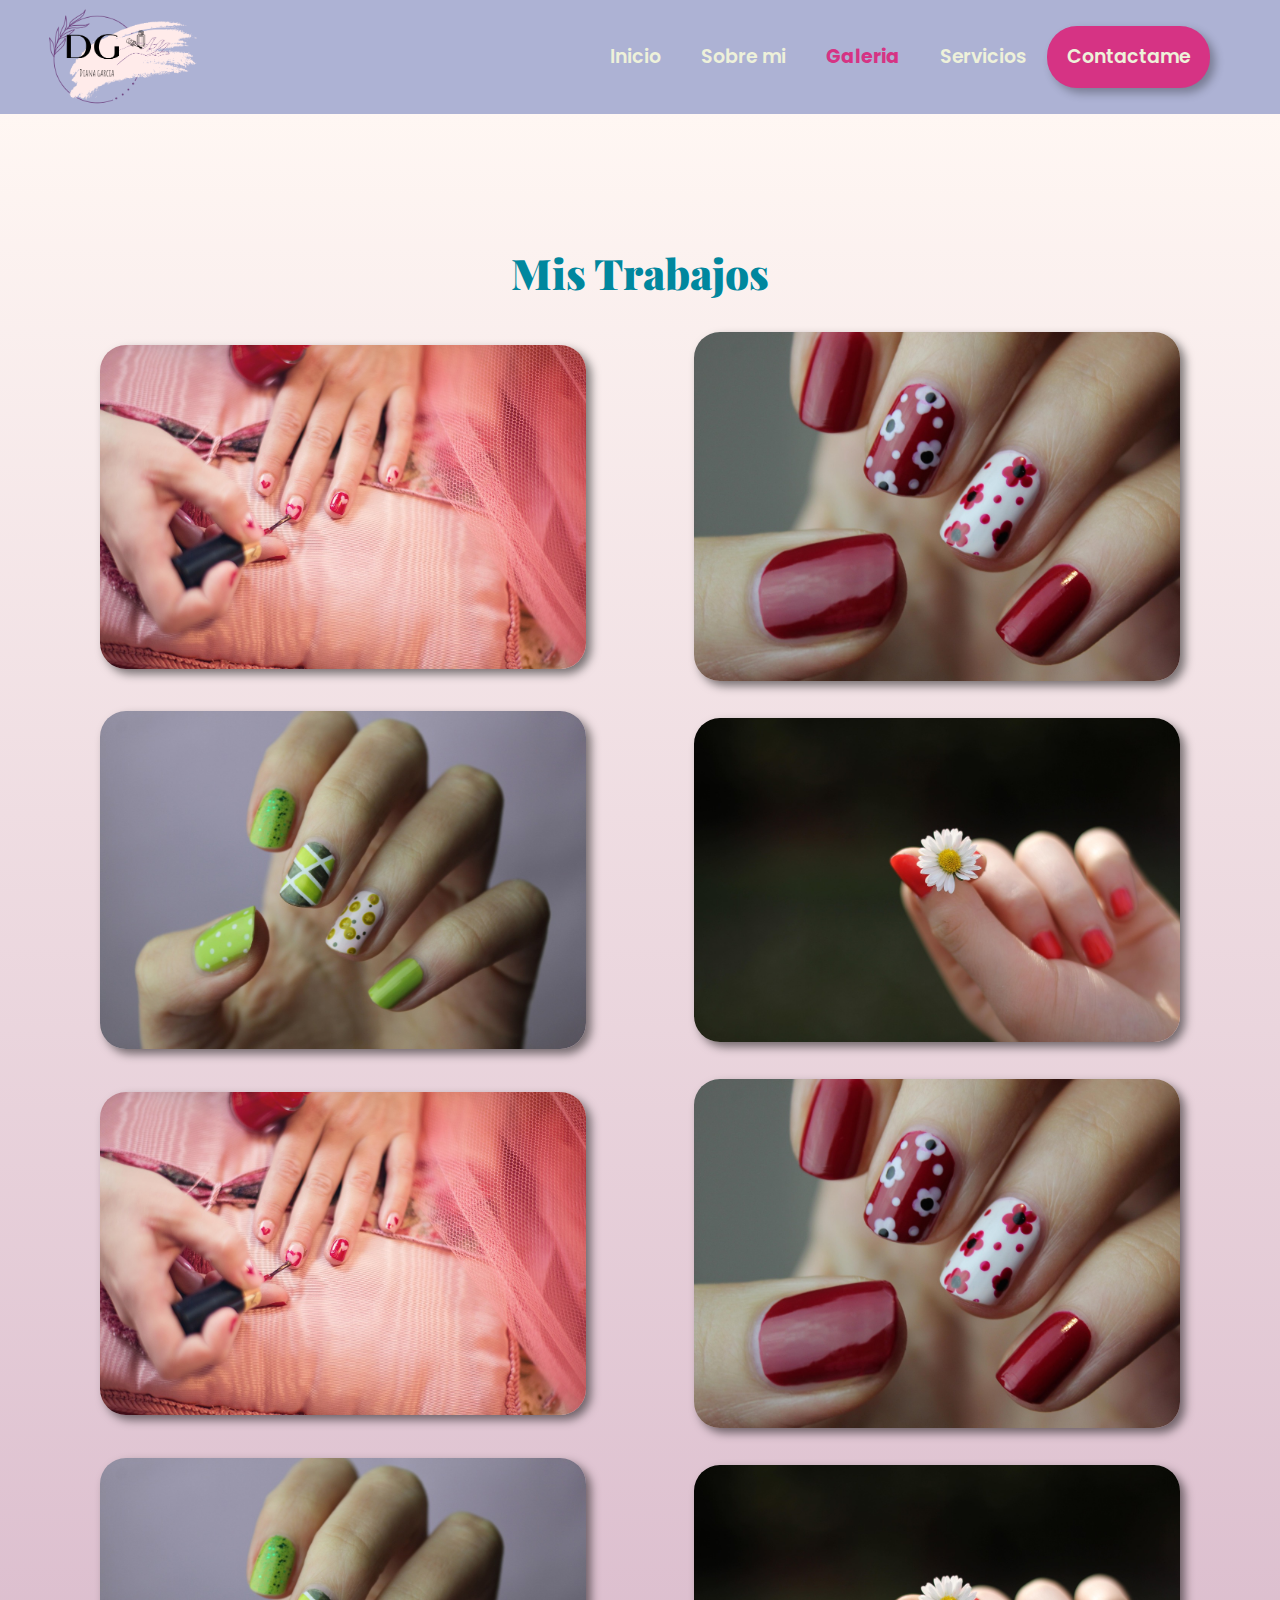
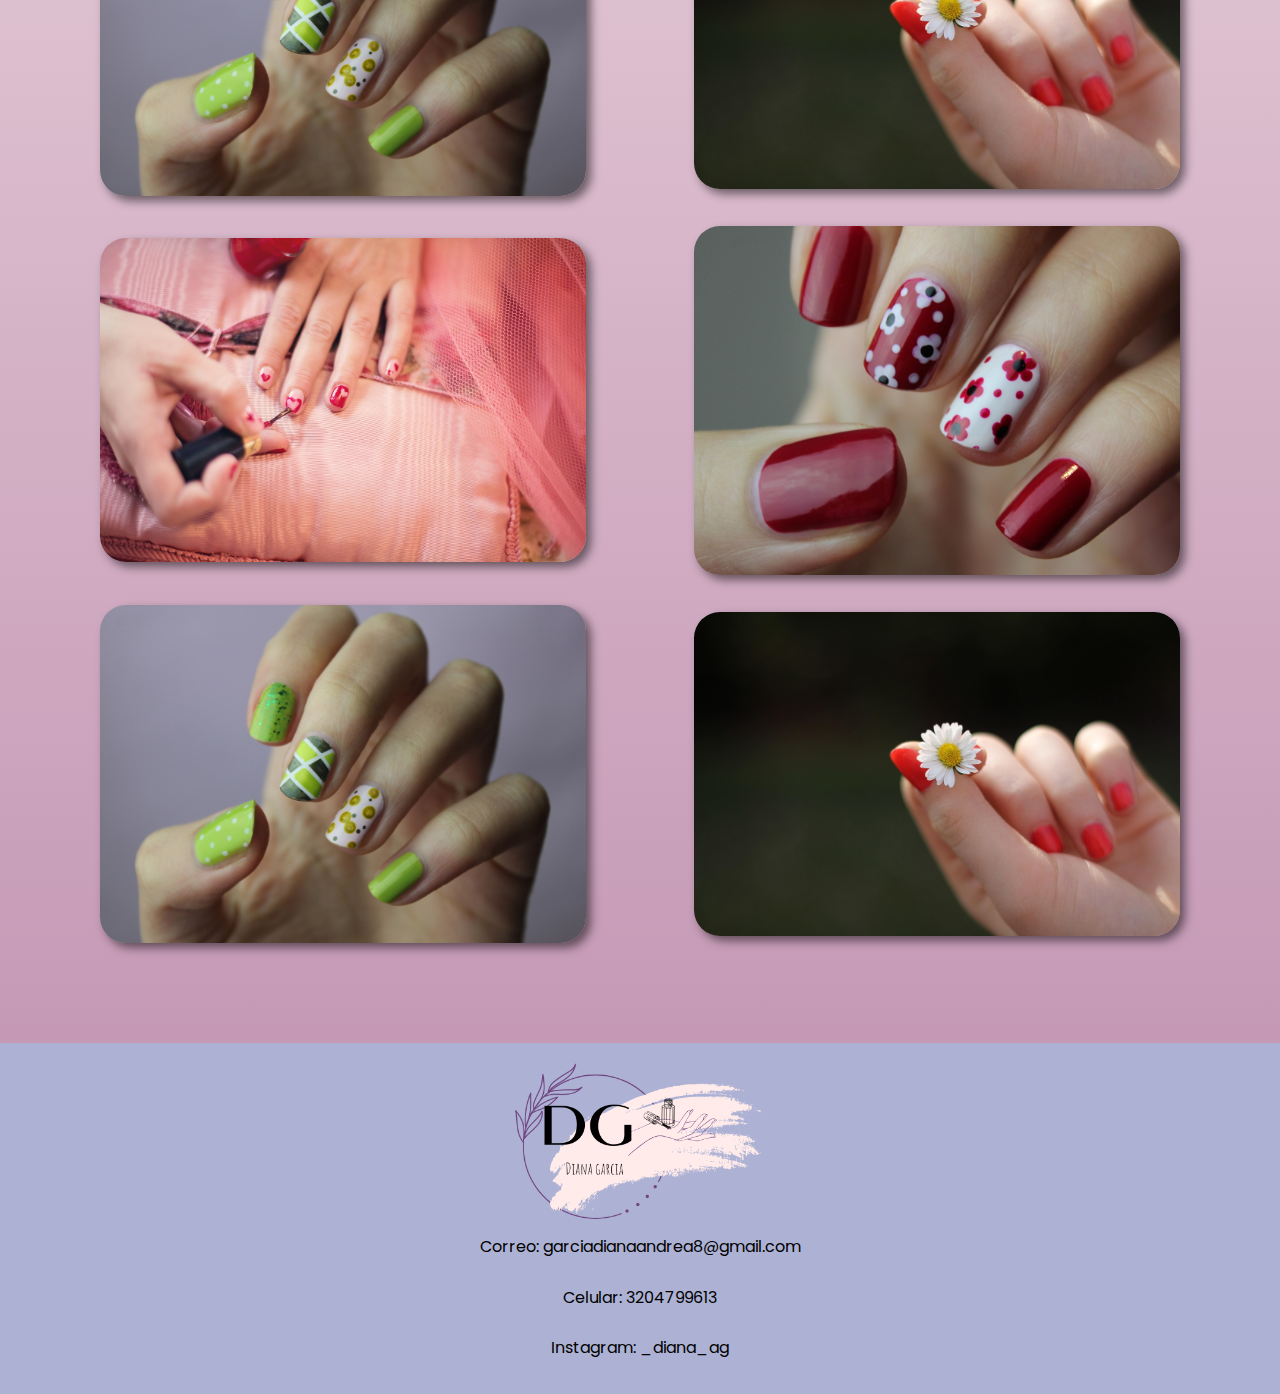
==== pages/galeria.html @ 7bf54a73 "first commit" ====
<!DOCTYPE html>
<html lang="en">
<head>
    <meta charset="UTF-8">
    <meta name="viewport" content="width=device-width, initial-scale=1.0">
    <title>Inicio</title>    
    <link rel="icon" type="image/png" href="/images/IconoPaginas.png">
    <link rel="stylesheet" href="/styles/normalize.css">
    <link rel="stylesheet" href="/styles/globales.css">
    <link rel="stylesheet" href="/styles/styles-galeria.css">
</head>

<body>
    <header class="header">
        <img src="/images/logo.png" alt="Logo" class="header__logo">
        <div class="header__enlaces">
            <a href="index.html" class="header__enlaces-link">Inicio</a>
            <a href="sobreMi.html" class="header__enlaces-link">Sobre mi</a>
            <a href="galeria.html" class="header__enlaces-link">Galeria</a>
            <a href="servicios.html" class="header__enlaces-link">Servicios</a>
            <a href="https://wa.me/3204799613?text=Hola,%20quisiera%20agendar%20mi%20cita%20%F0%9F%92%85%F0%9F%92%85%F0%9F%92%85" class="header__enlaces-link enfoque" target="_blank">Contactame</a>
        </div>
    </header>

    <main class="contenedor">    
        <h2>Mis Trabajos</h2>
        <div class="imagenes">
            <img src="/images/fingernails-635261_1280.jpg" alt="uñas3">
            <img src="/images/nail-art-5653459_1280.jpg" alt="uñas2">
            <img src="/images/uñas1.jpg" alt="uñas1">
            <img src="/images/uñasInicio.jpg" alt="uñas">
            <img src="/images/fingernails-635261_1280.jpg" alt="uñas3">
            <img src="/images/nail-art-5653459_1280.jpg" alt="uñas2">
            <img src="/images/uñas1.jpg" alt="uñas1">
            <img src="/images/uñasInicio.jpg" alt="uñas">
            <img src="/images/fingernails-635261_1280.jpg" alt="uñas3">
            <img src="/images/nail-art-5653459_1280.jpg" alt="uñas2">
            <img src="/images/uñas1.jpg" alt="uñas1">
            <img src="/images/uñasInicio.jpg" alt="uñas">
        </div>

    </main>


    <footer class="footer">
        <img src="/images/logo.png" alt="Logo" class="footer__logo">
        <p class="footer__texto">Correo: garciadianaandrea8@gmail.com</p>
        <p class="footer__texto">Celular: 3204799613</p>
        <p class="footer__texto">Instagram: _diana_ag</p>
    </footer>
    

    <script src="/js/app.js"></script>
</body>
</html>
---- styles/globales.css ----
@import url('https://fonts.googleapis.com/css2?family=Montserrat:ital,wght@0,100..900;1,100..900&family=Playfair+Display:ital,wght@0,400..900;1,400..900&family=Poppins:ital,wght@0,100;0,200;0,300;0,400;0,500;0,600;0,700;0,800;0,900;1,100;1,200;1,300;1,400;1,500;1,600;1,700;1,800;1,900&display=swap');

:root{
    --montserrat:"Montserrat", sans-serif;
    --poppins:"Poppins", sans-serif;
    --Playfair-Display: "Playfair Display", serif;
    --colorPrimario: #EEF1DA;
    --colorSecundario:#D5E5D5;
    --colorTerciario:#C7D9DD;
    --colorCuaternario: #ADB2D4;
}
.contenedor{
    padding: 100px 100px ;
    background: linear-gradient(to bottom, #FFF7F3, #C599B6);
    display: flex;
    flex-direction: column;
    align-items: center;
}

.header{
    background-color: var(--colorCuaternario);
    display: flex;
    justify-content: space-between;
    align-items: center;
    padding: 0 40px;
}
.header__logo{
    margin: 9px;
    max-width: 150px;
    
}

.header__enlaces{
display: flex;
justify-content: space-around;
margin-right: 30px;
}
.header__enlaces-link{
font-family: var(--poppins);
text-decoration: none;
font-weight: 600;
font-size: 19px;
color: var(--colorPrimario);
padding: 20px;

}
.enfoque{
    background-color: #D63384;
    border-radius: 30px;
    border: none;
    box-shadow: 5px 5px 10px rgba(0, 0, 0, 0.3);
}
.header__enlaces-link:hover{
    color:#D63384 ;
    
}
.enfoque:hover{
    background-color:#33011afb;
    box-shadow: 5px 5px 10px #00b3ff81;

}
a.active {
    color: #D63384;
    font-weight: bold;
}

/* Footer */
.footer{
    background-color: var(--colorCuaternario);
    display: flex;
    flex-direction: column;
    align-items: center;
    padding: 20px;
}
.footer__logo{
    max-width: 250px;
    transition: 1s;

}
.footer__logo:hover{
    transform: scale(1.2);
}
.footer__texto{
    font-family: var(--poppins);
}
@media (max-width: 911px) {
    .header {
        flex-direction: column;
        padding: 10px 0;


    }
    .header__enlaces{
        flex-direction: column;
        margin: 0;
    }
    
    .header__enlaces-link{
        display: block;  /* Hace que el enlace ocupe todo el ancho disponible */
        width: 90vw;  /* Asegura que se expanda al 100% del contenedor */
        text-align: center; /* Centra el texto */
        padding: 15px 0; /* Espaciado interno */

    }
}

@media (max-width: 591px) {
    .contenedor{
        padding: 40px 20px;
    }
    .footer__logo{
        max-width: 90%; 
    }
    .footer__texto{
        font-size: 16px;
    }
}
@media (max-width: 388px) {

    .footer__texto{
        font-size: 70%;
    }
}
---- styles/styles-galeria.css ----
@import url('https://fonts.googleapis.com/css2?family=Montserrat:ital,wght@0,100..900;1,100..900&family=Playfair+Display:ital,wght@0,400..900;1,400..900&family=Poppins:ital,wght@0,100;0,200;0,300;0,400;0,500;0,600;0,700;0,800;0,900;1,100;1,200;1,300;1,400;1,500;1,600;1,700;1,800;1,900&display=swap');

:root{
    --montserrat:"Montserrat", sans-serif;
    --poppins:"Poppins", sans-serif;
    --Playfair-Display: "Playfair Display", serif;
    --colorPrimario: #EEF1DA;
    --colorSecundario:#D5E5D5;
    --colorTerciario:#C7D9DD;
    --colorCuaternario: #ADB2D4;
}
h2{
    font-family: var(--Playfair-Display);
    font-size: 42px;
    font-weight: 900;
    color: #00879E;
}
.imagenes{
    display: flex;
    flex-wrap: wrap;
    gap: 30px;
    justify-content: space-between;
    align-items: center;
}
.imagenes img{
    width: 45%;
    height: 50%;
    border-radius: 26px;
    box-shadow: 5px 5px 10px rgba(0, 0, 0, 0.5);
    transition: 1s;
}

.imagenes img:hover{
    transform: scale(1.1);
}

@media (max-width: 970px) {
    .contenedor{
        padding: 40px 20px;
    }
    .imagenes{
        justify-content: center;
    }
    .imagenes img{
        width: 80%;
    }
    
}
@media (max-width: 650px) {

    .imagenes img{
        width: 100%;
        height: 50%;
    }
}
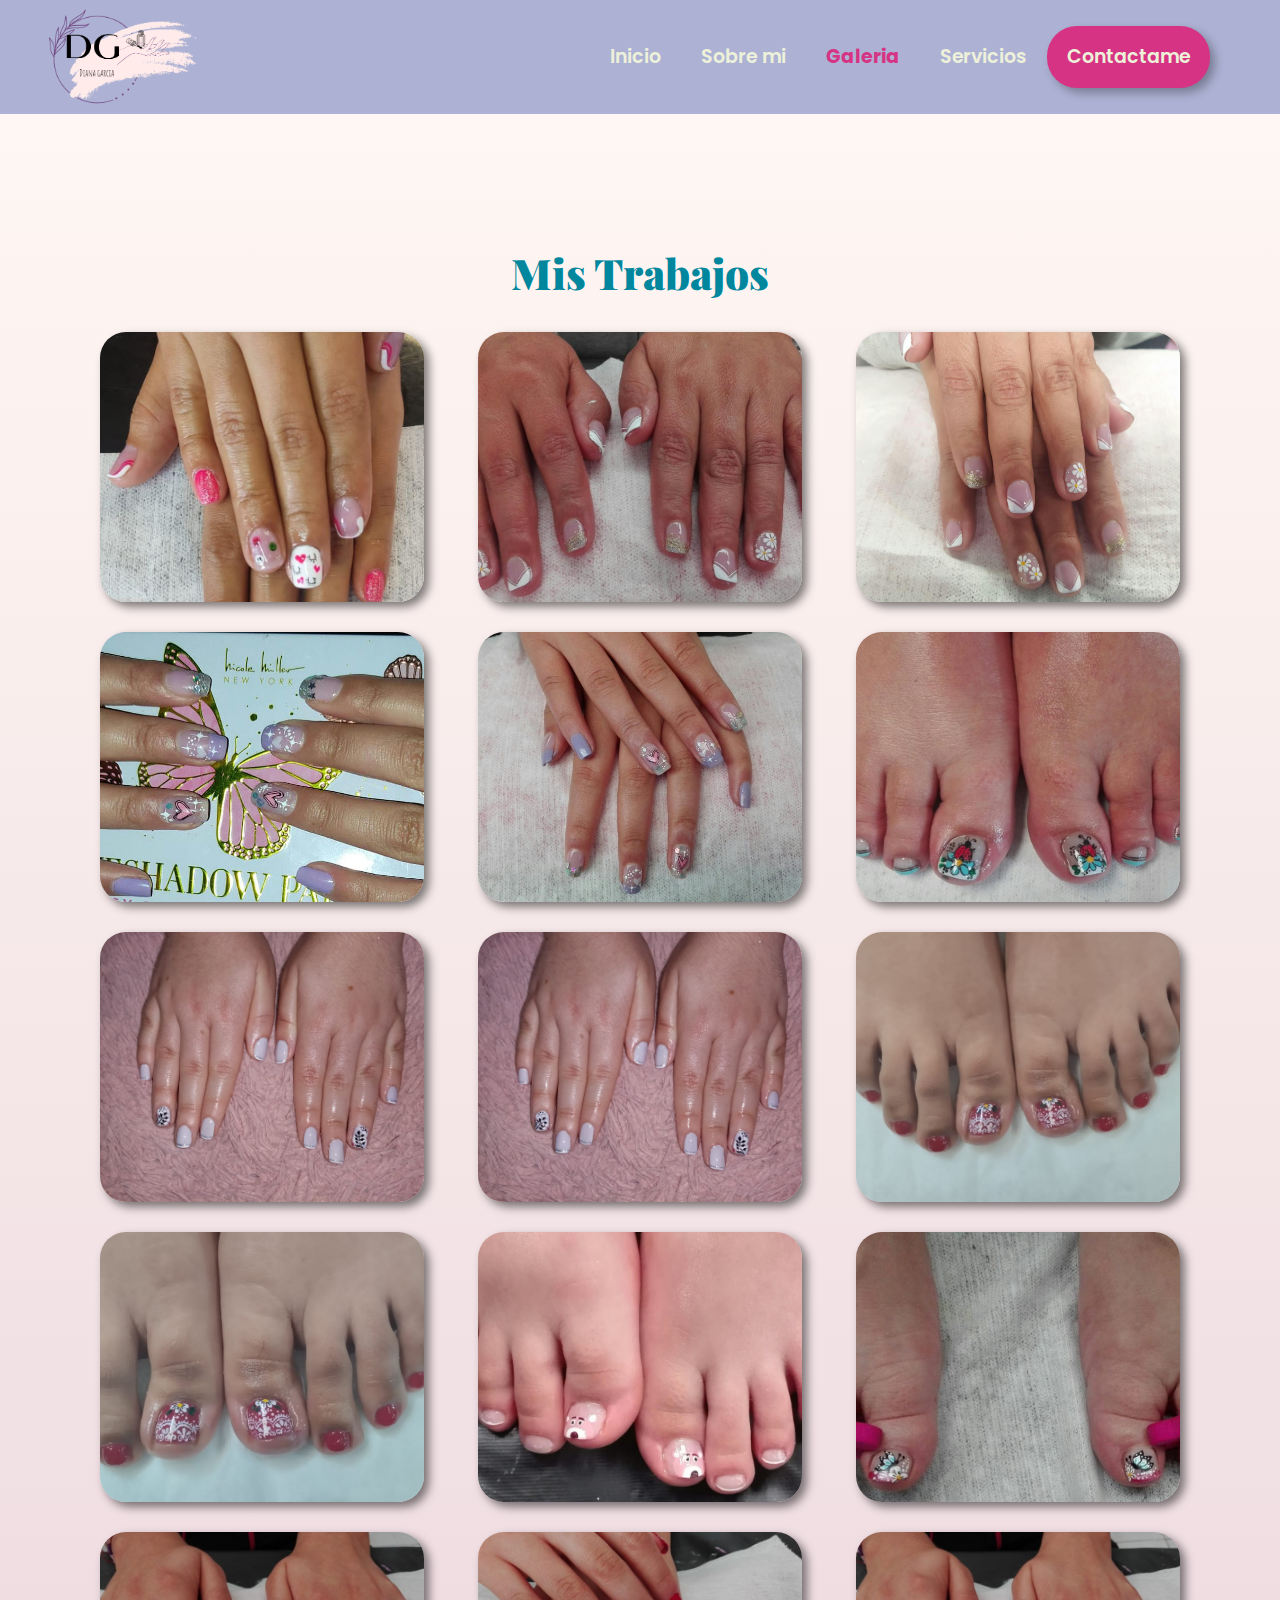
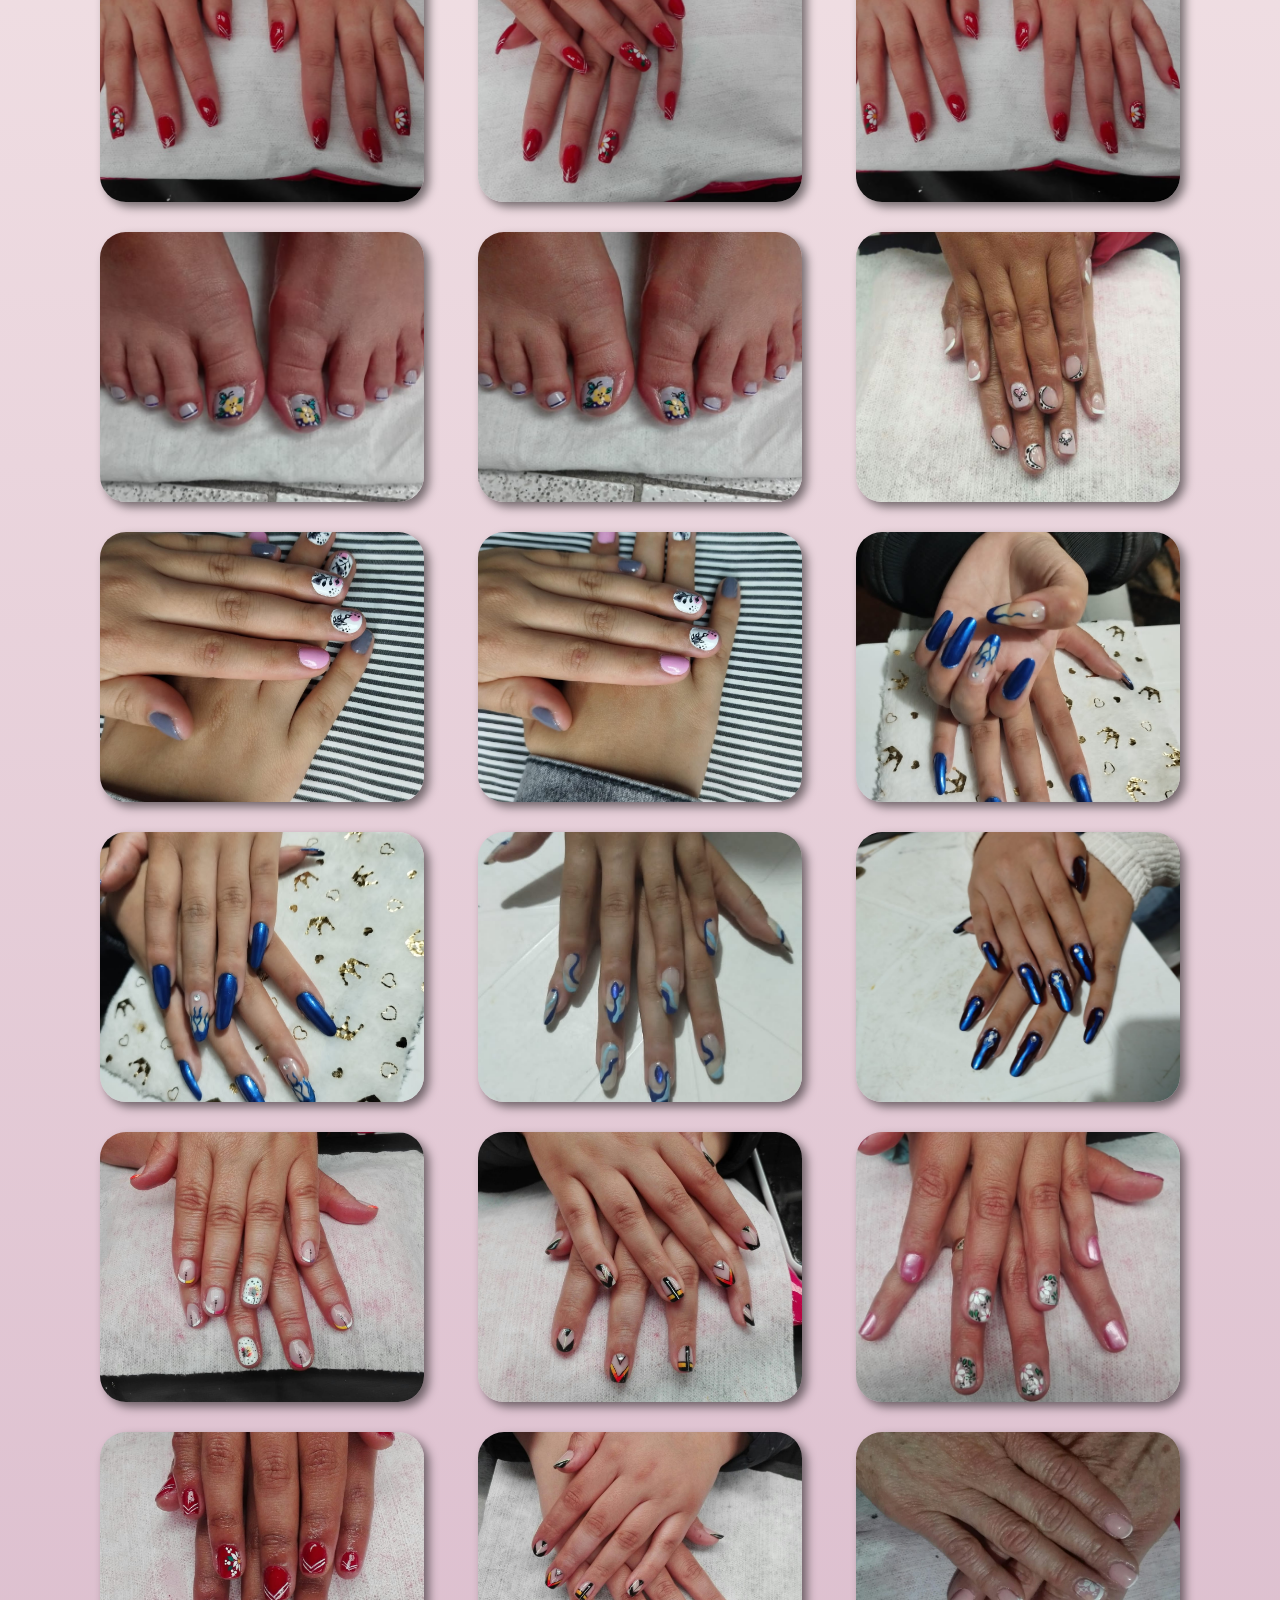
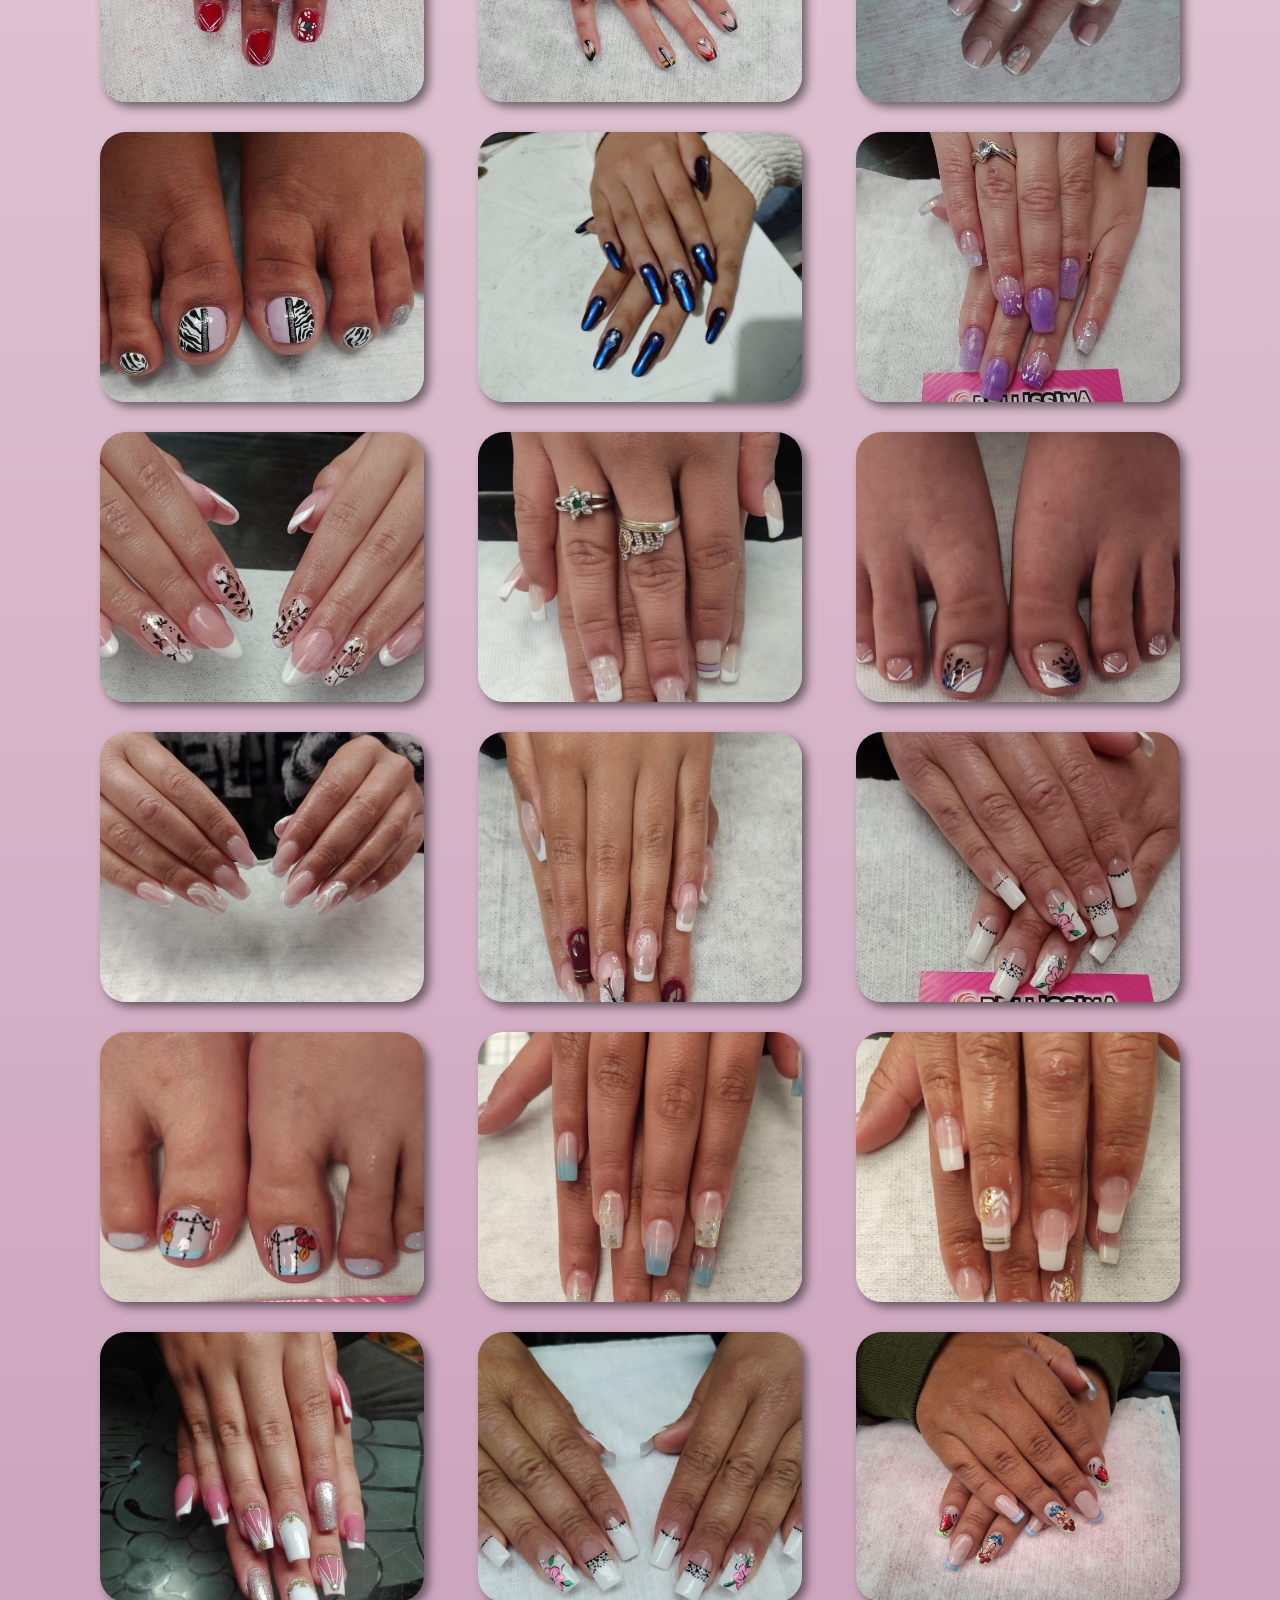
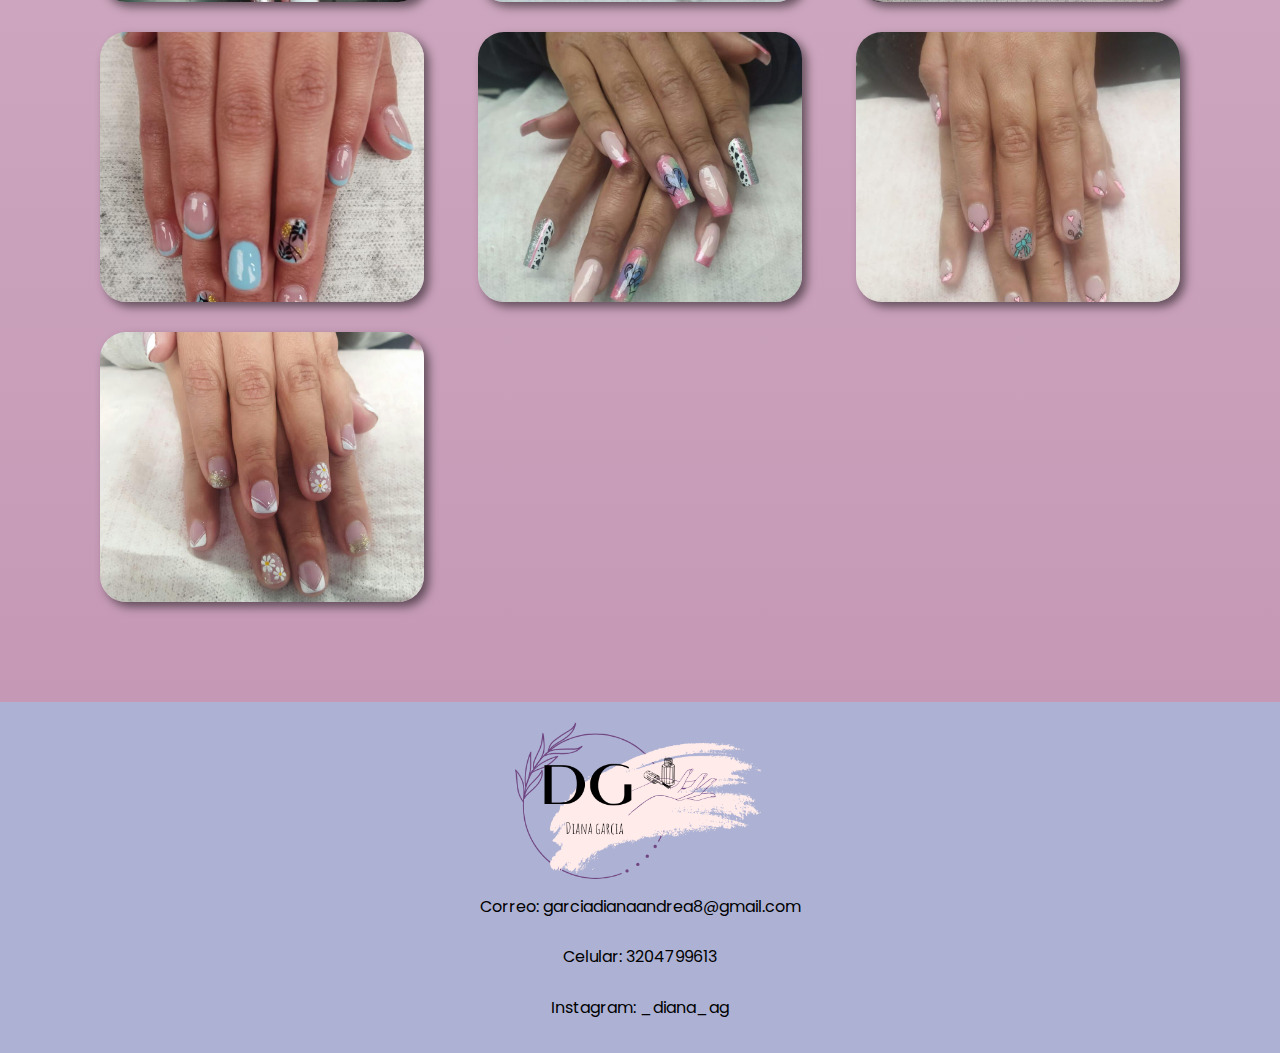
==== commit 8a9beae2: "ulfimos ajustes, se agregaron imagenes reales y se ajusto su tamaño" ====
--- a/pages/galeria.html
+++ b/pages/galeria.html
@@ -14,29 +14,67 @@
     <header class="header">
         <img src="/images/logo.png" alt="Logo" class="header__logo">
         <div class="header__enlaces">
-            <a href="index.html" class="header__enlaces-link">Inicio</a>
+            <a href="../index.html" class="header__enlaces-link">Inicio</a>
             <a href="sobreMi.html" class="header__enlaces-link">Sobre mi</a>
             <a href="galeria.html" class="header__enlaces-link">Galeria</a>
             <a href="servicios.html" class="header__enlaces-link">Servicios</a>
-            <a href="https://wa.me/3204799613?text=Hola,%20quisiera%20agendar%20mi%20cita%20%F0%9F%92%85%F0%9F%92%85%F0%9F%92%85" class="header__enlaces-link enfoque" target="_blank">Contactame</a>
+            <a href="https://wa.me/573204799613?text=Hola,%20quisiera%20agendar%20mi%20cita%20%F0%9F%92%85%F0%9F%92%85%F0%9F%92%85" class="header__enlaces-link enfoque" target="_blank">Contactame</a>
         </div>
     </header>
 
     <main class="contenedor">    
         <h2>Mis Trabajos</h2>
         <div class="imagenes">
-            <img src="/images/fingernails-635261_1280.jpg" alt="uñas3">
-            <img src="/images/nail-art-5653459_1280.jpg" alt="uñas2">
-            <img src="/images/uñas1.jpg" alt="uñas1">
-            <img src="/images/uñasInicio.jpg" alt="uñas">
-            <img src="/images/fingernails-635261_1280.jpg" alt="uñas3">
-            <img src="/images/nail-art-5653459_1280.jpg" alt="uñas2">
-            <img src="/images/uñas1.jpg" alt="uñas1">
-            <img src="/images/uñasInicio.jpg" alt="uñas">
-            <img src="/images/fingernails-635261_1280.jpg" alt="uñas3">
-            <img src="/images/nail-art-5653459_1280.jpg" alt="uñas2">
-            <img src="/images/uñas1.jpg" alt="uñas1">
-            <img src="/images/uñasInicio.jpg" alt="uñas">
+            <img src="/images/foto1.jpeg" alt="uñas1">
+            <img src="/images/foto3.jpeg" alt="uñas3">
+            <img src="/images/foto4.jpeg" alt="uñas4">
+            <img src="/images/foto5.jpeg" alt="uñas5">
+            <img src="/images/foto6.jpeg" alt="uñas6">
+            <img src="/images/foto7.jpeg" alt="uñas7">
+            <img src="/images/foto8.jpeg" alt="uñas8">
+            <img src="/images/foto9.jpeg" alt="uñas9">
+            <img src="/images/foto10.jpeg" alt="uñas10">
+            <img src="/images/foto11.jpeg" alt="uñas11">
+            <img src="/images/foto12.jpeg" alt="uñas12">
+            <img src="/images/foto13.jpeg" alt="uñas13">
+            <img src="/images/foto14.jpeg" alt="uñas14">
+            <img src="/images/foto15.jpeg" alt="uñas15">
+            <img src="/images/foto16.jpeg" alt="uñas16">
+            <img src="/images/foto17.jpeg" alt="uñas17">
+            <img src="/images/foto18.jpeg" alt="uñas18">
+            <img src="/images/foto19.jpeg" alt="uñas19">
+            <img src="/images/foto20.jpeg" alt="uñas20">
+            <img src="/images/foto21.jpeg" alt="uñas21">
+            <img src="/images/foto22.jpeg" alt="uñas22">
+            <img src="/images/foto23.jpeg" alt="uñas23">
+            <img src="/images/foto24.jpeg" alt="uñas24">
+            <img src="/images/foto25.jpeg" alt="uñas25">
+            <img src="/images/foto26.jpeg" alt="uñas26">
+            <img src="/images/foto27.jpeg" alt="uñas27">
+            <img src="/images/foto28.jpeg" alt="uñas28">
+            <img src="/images/foto29.jpeg" alt="uñas29">
+            <img src="/images/foto30.jpeg" alt="uñas30">
+            <img src="/images/foto31.jpeg" alt="uñas31">
+            <img src="/images/foto32.jpeg" alt="uñas32">
+            <img src="/images/foto33.jpeg" alt="uñas33">
+            <img src="/images/foto34.jpeg" alt="uñas34">
+            <img src="/images/foto35.jpeg" alt="uñas35">
+            <img src="/images/foto36.jpeg" alt="uñas36">
+            <img src="/images/foto37.jpeg" alt="uñas37">
+            <img src="/images/foto38.jpeg" alt="uñas38">
+            <img src="/images/foto39.jpeg" alt="uñas39">
+            <img src="/images/foto40.jpeg" alt="uñas40">
+            <img src="/images/foto41.jpeg" alt="uñas41">
+            <img src="/images/foto42.jpeg" alt="uñas42">
+            <img src="/images/foto43.jpeg" alt="uñas43">
+            <img src="/images/foto44.jpeg" alt="uñas44">
+            <img src="/images/foto45.jpeg" alt="uñas45">
+            <img src="/images/foto46.jpeg" alt="uñas46">
+            <img src="/images/foto47.jpeg" alt="uñas47">
+            <img src="/images/foto49.jpeg" alt="uñas49">
+            <img src="/images/foto50.jpeg" alt="uñas50">
+            <img src="/images/foto51.jpeg" alt="uñas51">
+            
         </div>
 
     </main>
--- a/styles/styles-galeria.css
+++ b/styles/styles-galeria.css
@@ -23,8 +23,10 @@
     align-items: center;
 }
 .imagenes img{
-    width: 45%;
-    height: 50%;
+    aspect-ratio: 6 / 5; /* Mantiene la proporción 4:3 */
+    width: 30%; /* Ajuste automático */
+    height: auto;
+    object-fit: cover;
     border-radius: 26px;
     box-shadow: 5px 5px 10px rgba(0, 0, 0, 0.5);
     transition: 1s;
